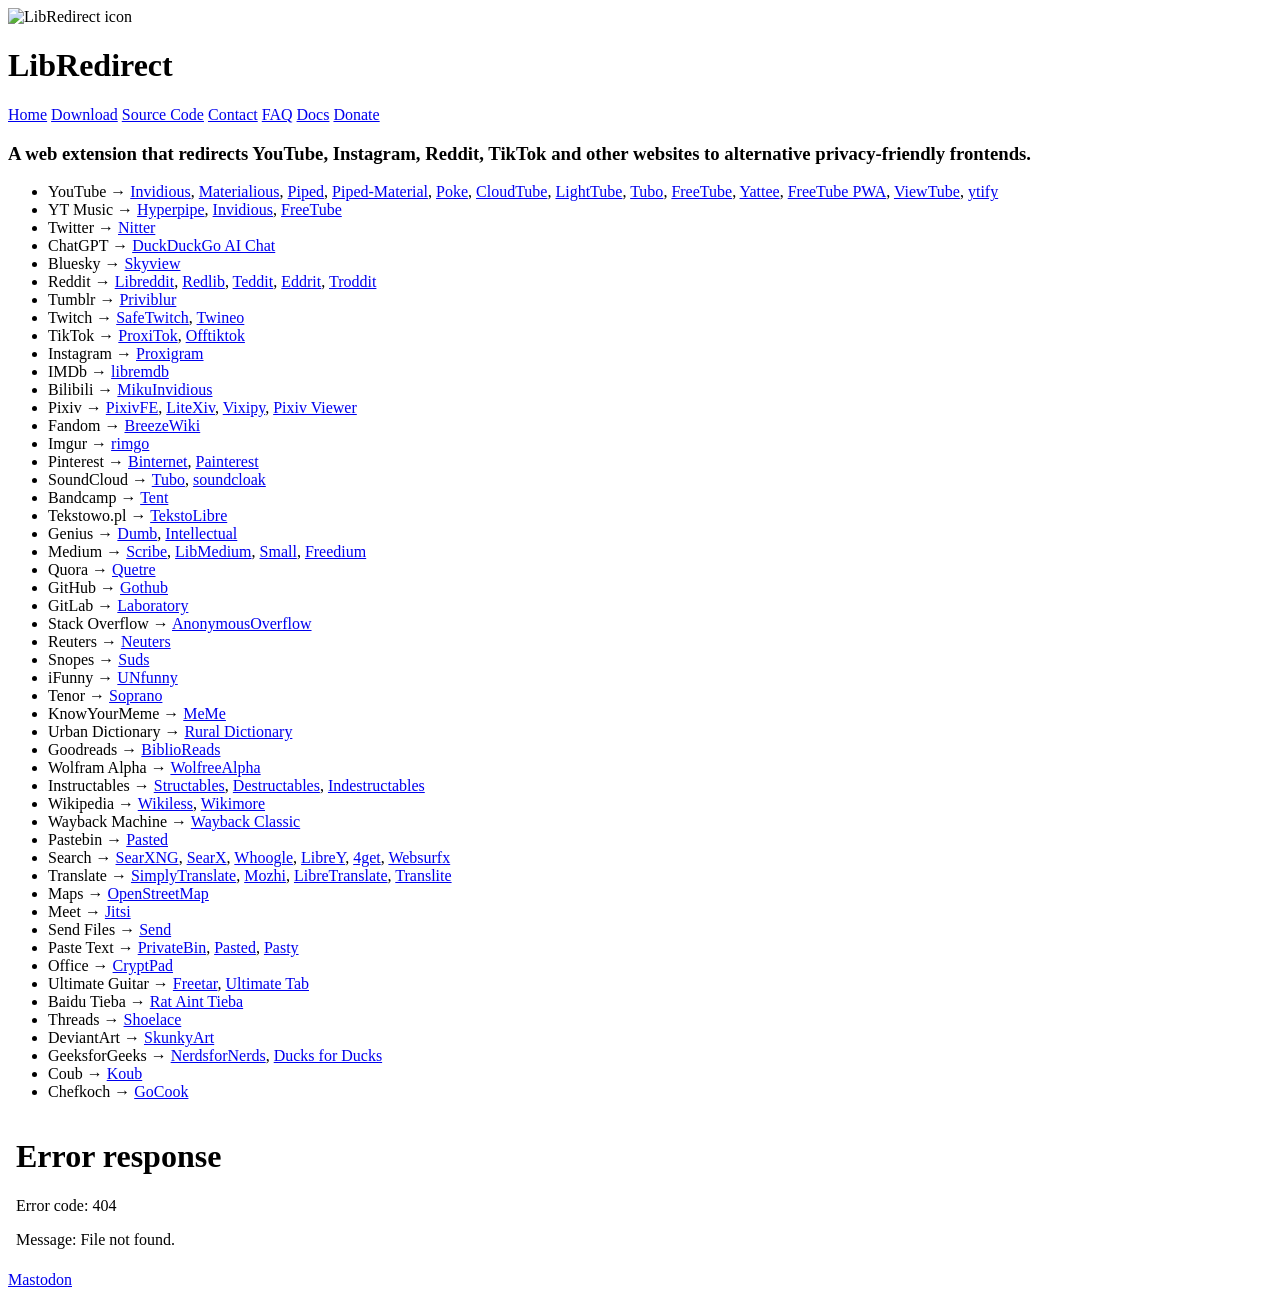
==== index.html @ 5887106b "Merge pull request 'Update frontend list' (#23) from haydenwu/pages:master into master Reviewed-on: " ====
<!DOCTYPE html>
<html lang="en">

<head>
  <meta charset="UTF-8">
  <meta name="viewport" content="width=device-width, initial-scale=1.0">
  <meta name="robots" content="index, follow">
  <link rel="stylesheet" href="css/style.css">
  <link rel="icon" type="image/x-icon" href="img/icon.svg">
  <link rel="canonical" href="https://libredirect.github.io">
  <meta property="og:type" content="website">
  <meta property="og:title" content="LibRedirect - Privacy-friendly Redirector">
  <meta property="og:site_name" content="libredirect.github.io">
  <meta property="og:description"
    content="A web extension that redirects YouTube, Twitter, Instagram, etc. requests to alternative privacy-friendly frontends">
  <title>LibRedirect</title>
  <meta name="referrer" content="same-origin">
  <meta http-equiv="Content-Security-Policy"
    content=" default-src 'none' base-uri 'self' script-src 'none' form-action 'none' frame-ancestors 'none' ">
</head>

<body>
  <div id="body">
    <div id="logo"> <img src="img/icon.svg" width="160" height="160" alt="LibRedirect icon">
      <h1>LibRedirect</h1>
    </div>
    <div class="nav_bar">
      <a href="./index.html" style="font-weight: bold;">Home</a>
      <a href="./download.html">Download</a>
      <a href="./source_code.html">Source Code</a>
      <a href="./contact.html">Contact</a>
      <a href="./faq.html">FAQ</a>
      <a href="./docs.html">Docs</a>
      <a href="./donate.html">Donate</a>
    </div>
    <h3 class="title">A web extension that redirects YouTube, Instagram, Reddit, TikTok and other websites to
      alternative
      privacy-friendly frontends.</h3>
    <div id="description">
      <div>
        <ul class="clear">
          <li>
            YouTube <span>&#8594;</span>
            <a href="https://invidious.io/">Invidious</a>,
            <a href="https://materialio.us/">Materialious</a>,
            <a href="https://github.com/TeamPiped/Piped">Piped</a>,
            <a href="https://github.com/mmjee/Piped-Material">Piped-Material</a>,
            <a href="https://codeberg.org/ashley/poke">Poke</a>,
            <a href="https://sr.ht/~cadence/tube">CloudTube</a>,
            <a href="https://github.com/lighttube-org/LightTube">LightTube</a>,
            <a href="https://github.com/migalmoreno/tubo">Tubo</a>,
            <a href="https://github.com/FreeTubeApp/FreeTube">FreeTube</a>,
            <a href="https://github.com/yattee/yattee">Yattee</a>,
            <a href="https://github.com/MarmadileManteater/FreeTubeCordova">FreeTube PWA</a>,
            <a href="https://github.com/ViewTube/viewtube">ViewTube</a>,
            <a href="https://github.com/n-ce/ytify/">ytify</a>
          </li>
          <li>
            YT Music <span>&#8594;</span>
            <a href="https://codeberg.org/Hyperpipe/Hyperpipe">Hyperpipe</a>,
            <a href="https://invidious.io/">Invidious</a>,
            <a href="https://github.com/FreeTubeApp/FreeTube">FreeTube</a>
          </li>
          <li>
            Twitter <span>&#8594;</span>
            <a href="https://github.com/zedeus/nitter">Nitter</a>
          </li>
          <li>
            ChatGPT <span>&#8594;</span>
            <a href="https://duckduckgo.com/duckduckgo-help-pages/aichat/">DuckDuckGo AI Chat</a>
          </li>
          <li>
            Bluesky <span>&#8594;</span>
            <a href="https://github.com/badlogic/skyview">Skyview</a>
          </li>
          <li>
            Reddit <span>&#8594;</span>
            <a href="https://github.com/spikecodes/libreddit">Libreddit</a>,
            <a href="https://github.com/redlib-org/redlib">Redlib</a>,
            <a href="https://codeberg.org/teddit/teddit">Teddit</a>,
            <a href="https://github.com/corenting/eddrit">Eddrit</a>,
            <a href="https://github.com/burhan-syed/troddit">Troddit</a>
          </li>
          <li>
            Tumblr <span>&#8594;</span>
            <a href="https://github.com/syeopite/priviblur">Priviblur</a>
          </li>
          <li>
            Twitch <span>&#8594;</span>
            <a href="https://codeberg.org/dragongoose/safetwitch">SafeTwitch</a>,
            <a href="https://codeberg.org/CloudyyUw/twineo">Twineo</a>
          </li>
          <li>
            TikTok <span>&#8594;</span>
            <a href="https://github.com/pablouser1/ProxiTok">ProxiTok</a>,
            <a href="https://github.com/MarsHeer/offtiktok">Offtiktok</a>
          </li>
          <li>
            Instagram <span>&#8594;</span>
            <a href="https://codeberg.org/ThePenguinDev/Proxigram">Proxigram</a>
          </li>
          <li>
            IMDb <span>&#8594;</span>
            <a href="https://github.com/zyachel/libremdb">libremdb</a>
          </li>
          <li>
            Bilibili <span>&#8594;</span>
            <a href="https://0xacab.org/johnxina/mikuinvidious">MikuInvidious</a>
          </li>
          <li>
            Pixiv <span>&#8594;</span>
            <a href="https://codeberg.org/VnPower/pixivfe">PixivFE</a>,
            <a href="https://codeberg.org/LiteXiv/LiteXiv">LiteXiv</a>,
            <a href="https://codeberg.org/vixipy/Vixipy">Vixipy</a>,
            <a href="https://github.com/asadahimeka/pixiv-viewer">Pixiv Viewer</a>
          </li>
          <li>
            Fandom <span>&#8594;</span>
            <a href="https://breezewiki.com">BreezeWiki</a>
          </li>
          <li>
            Imgur <span>&#8594;</span>
            <a href="https://codeberg.org/video-prize-ranch/rimgo">rimgo</a>
          </li>
          <li>
            Pinterest <span>&#8594;</span>
            <a href="https://github.com/Ahwxorg/Binternet">Binternet</a>,
            <a href="https://codeberg.org/thirtysix/painterest">Painterest</a>
          </li>
          <li>
            SoundCloud <span>&#8594;</span>
            <a href="https://github.com/migalmoreno/tubo">Tubo</a>,
            <a href="https://git.maid.zone/stuff/soundcloak">soundcloak</a>
          </li>
          <li>
            Bandcamp <span>&#8594;</span>
            <a href="https://forgejo.sny.sh/sun/Tent">Tent</a>
          </li>
          <li>
            Tekstowo.pl <span>&#8594;</span>
            <a href="https://github.com/Davilarek/TekstoLibre">TekstoLibre</a>
          </li>
          <li>
            Genius <span>&#8594;</span>
            <a href="https://github.com/rramiachraf/dumb">Dumb</a>,
            <a href="https://github.com/Insprill/intellectual">Intellectual</a>
          </li>
          <li>
            Medium <span>&#8594;</span>
            <a href="https://sr.ht/~edwardloveall/Scribe">Scribe</a>,
            <a href="https://github.com/realaravinth/libmedium">LibMedium</a>,
            <a href="https://git.private.coffee/PrivateCoffee/small">Small</a>,
            <a href="https://codeberg.org/Freedium-cfd">Freedium</a>
          </li>
          <li>
            Quora <span>&#8594;</span>
            <a href="https://github.com/zyachel/quetre">Quetre</a>
          </li>
          <li>
            GitHub <span>&#8594;</span>
            <a href="https://codeberg.org/gothub/gothub">Gothub</a>
          </li>
          <li>
            GitLab <span>&#8594;</span>
            <a href="https://git.vitali64.duckdns.org/utils/laboratory.git/about/">Laboratory</a>
          </li>
          <li>
            Stack Overflow <span>&#8594;</span>
            <a href="https://github.com/httpjamesm/AnonymousOverflow">AnonymousOverflow</a>
          </li>
          <li>
            Reuters <span>&#8594;</span>
            <a href="https://github.com/HookedBehemoth/neuters">Neuters</a>
          </li>
          <li>
            Snopes <span>&#8594;</span>
            <a href="https://git.vern.cc/cobra/Suds">Suds</a>
          </li>
          <li>
            iFunny <span>&#8594;</span>
            <a href="https://git.vern.cc/cobra/UNfunny">UNfunny</a>
          </li>
          <li>
            Tenor <span>&#8594;</span>
            <a href="https://git.vern.cc/cobra/Soprano">Soprano</a>
          </li>
          <li>
            KnowYourMeme <span>&#8594;</span>
            <a href="https://git.vern.cc/cobra/MeMe">MeMe</a>
          </li>
          <li>
            Urban Dictionary <span>&#8594;</span>
            <a href="https://codeberg.org/cobra/rural-dict">Rural Dictionary</a>
          </li>
          <li>
            Goodreads <span>&#8594;</span>
            <a href="https://github.com/nesaku/BiblioReads">BiblioReads</a>
          </li>
          <li>
            Wolfram Alpha <span>&#8594;</span>
            <a href="https://git.disroot.org/wolfree">WolfreeAlpha</a>
          </li>
          <li>
            Instructables <span>&#8594;</span>
            <a href="https://github.com/PrivateCoffee/structables">Structables</a>,
            <a href="https://git.vern.cc/cobra/Destructables">Destructables</a>,
            <a href="https://indestructables.codeberg.page">Indestructables</a>
          </li>
          <li>
            Wikipedia <span>&#8594;</span>
            <a href="https://wikiless.org">Wikiless</a>,
            <a href="https://git.private.coffee/privatecoffee/wikimore">Wikimore</a>
          </li>
          <li>
            Wayback Machine <span>&#8594;</span>
            <a href="https://github.com/ticky/wayback-classic">Wayback Classic</a>
          </li>
          <li>
            Pastebin <span>&#8594;</span>
            <a href="https://github.com/Dragynfruit/pasted">Pasted</a>
          </li>
          <li>
            Search <span>&#8594;</span>
            <a href="https://github.com/searxng/searxng">SearXNG</a>,
            <a href="https://searx.github.io/searx/">SearX</a>,
            <a href="https://benbusby.com/projects/whoogle-search/">Whoogle</a>,
            <a href="https://github.com/Ahwxorg/librey/">LibreY</a>,
            <a href="https://git.lolcat.ca/lolcat/4get">4get</a>,
            <a href="https://github.com/neon-mmd/websurfx">Websurfx</a>
          </li>
          <li>
            Translate <span>&#8594;</span>
            <a href="https://codeberg.org/ManeraKai/simplytranslate">SimplyTranslate</a>,
            <a href="https://codeberg.org/aryak/mozhi">Mozhi</a>,
            <a href="https://github.com/LibreTranslate/LibreTranslate">LibreTranslate</a>,
            <a href="https://codeberg.org/gospodin/translite">Translite</a>
          </li>
          <li>
            Maps <span>&#8594;</span>
            <a href="https://www.openstreetmap.org/">OpenStreetMap</a>
          </li>
          <li>
            Meet <span>&#8594;</span>
            <a href="https://jitsi.org">Jitsi</a>
          </li>
          <li>
            Send Files <span>&#8594;</span>
            <a href="https://gitlab.com/timvisee/send">Send</a>
          </li>
          <li>
            Paste Text <span>&#8594;</span>
            <a href="https://privatebin.info">PrivateBin</a>,
            <a href="https://github.com/Dragynfruit/pasted">Pasted</a>,
            <a href="https://github.com/lus/pasty">Pasty</a>
          </li>
          <li>
            Office <span>&#8594;</span>
            <a href="https://cryptpad.org">CryptPad</a>
          </li>
          <li>
            Ultimate Guitar <span>&#8594;</span>
            <a href="https://github.com/kmille/freetar">Freetar</a>,
            <a href="https://github.com/BenoitBellegarde/UltimateTab">Ultimate Tab</a>
          </li>
          <li>
            Baidu Tieba <span>&#8594;</span>
            <a href="https://0xacab.org/johnxina/rat">Rat Aint Tieba</a>
          </li>
          <li>
            Threads <span>&#8594;</span>
            <a href="https://git.sr.ht/~nixgoat/shoelace">Shoelace</a>
          </li>
          <li>
            DeviantArt <span>&#8594;</span>
            <a href="https://codeberg.org/skunky/skunkyart">SkunkyArt</a>
          </li>
          <li>
            GeeksforGeeks <span>&#8594;</span>
            <a href="https://git.vern.cc/cobra/NerdsforNerds">NerdsforNerds</a>,
            <a href="https://git.private.coffee/PrivateCoffee/ducksforducks">Ducks for Ducks</a>
          </li>
          <li>
            Coub <span>&#8594;</span>
            <a href="https://codeberg.org/gospodin/koub">Koub</a>
          </li>
          <li>
            Chefkoch <span>&#8594;</span>
            <a href="https://github.com/NoUmlautsAllowed/gocook">GoCook</a>
          </li>
        </ul>
      </div>
      <div id="popup">
        <embed type="text/html" src="./popup.html">
      </div>
    </div>

    <a class="fedi" rel="me" href="https://fosstodon.org/@libredirect">Mastodon</a>
    <br><br>
  </div>
</body>

</html>
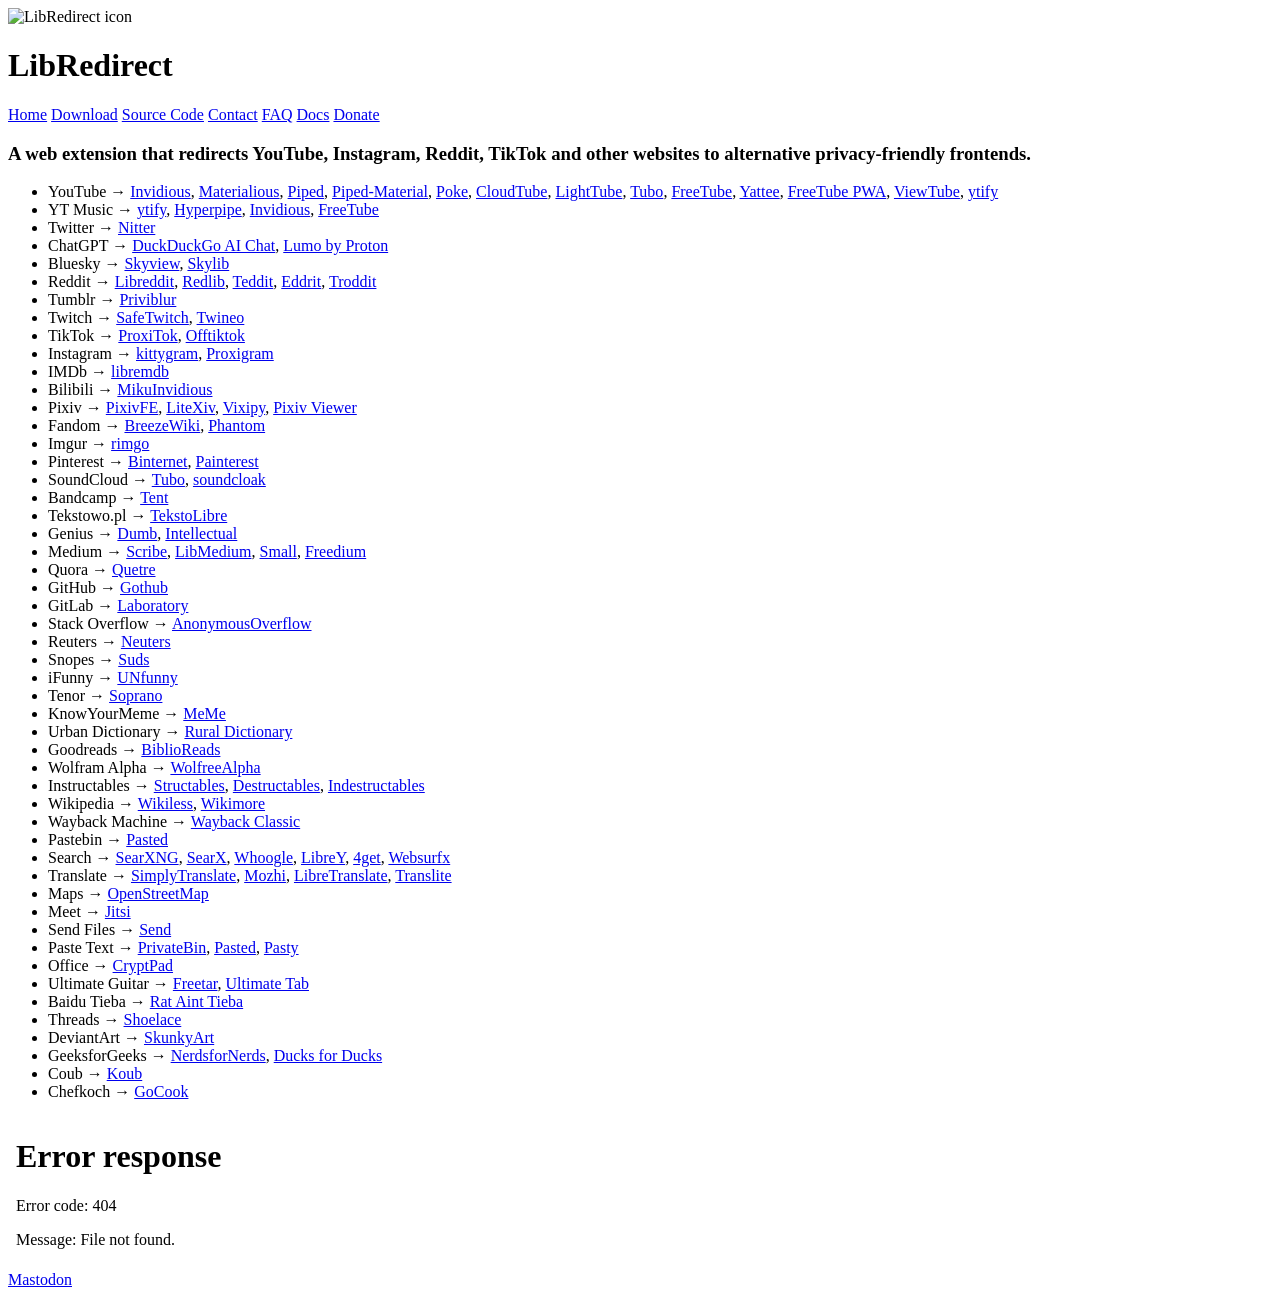
==== commit bbde4638: "Corrected the Wikiless default URL (repo) Corrected the Wikiless default URL (repo). The repo in htt" ====
--- a/index.html
+++ b/index.html
@@ -57,6 +57,7 @@
           </li>
           <li>
             YT Music <span>&#8594;</span>
+            <a href="https://github.com/n-ce/ytify/">ytify</a>,
             <a href="https://codeberg.org/Hyperpipe/Hyperpipe">Hyperpipe</a>,
             <a href="https://invidious.io/">Invidious</a>,
             <a href="https://github.com/FreeTubeApp/FreeTube">FreeTube</a>
@@ -67,11 +68,13 @@
           </li>
           <li>
             ChatGPT <span>&#8594;</span>
-            <a href="https://duckduckgo.com/duckduckgo-help-pages/aichat/">DuckDuckGo AI Chat</a>
+            <a href="https://duckduckgo.com/duckduckgo-help-pages/aichat/">DuckDuckGo AI Chat</a>,
+            <a href="https://lumo.proton.me/">Lumo by Proton</a>
           </li>
           <li>
             Bluesky <span>&#8594;</span>
-            <a href="https://github.com/badlogic/skyview">Skyview</a>
+            <a href="https://github.com/badlogic/skyview">Skyview</a>,
+            <a href="https://codeberg.org/bg443/skylib-backend">Skylib</a>
           </li>
           <li>
             Reddit <span>&#8594;</span>
@@ -97,6 +100,7 @@
           </li>
           <li>
             Instagram <span>&#8594;</span>
+            <a href="https://codeberg.org/irelephant/kittygram">kittygram</a>,
             <a href="https://codeberg.org/ThePenguinDev/Proxigram">Proxigram</a>
           </li>
           <li>
@@ -116,7 +120,8 @@
           </li>
           <li>
             Fandom <span>&#8594;</span>
-            <a href="https://breezewiki.com">BreezeWiki</a>
+            <a href="https://breezewiki.com">BreezeWiki</a>,
+            <a href="https://codeberg.org/phantom-org/phantom">Phantom</a>
           </li>
           <li>
             Imgur <span>&#8594;</span>
@@ -208,7 +213,7 @@
           </li>
           <li>
             Wikipedia <span>&#8594;</span>
-            <a href="https://wikiless.org">Wikiless</a>,
+            <a href="https://github.com/V4NT-ORG/Wikiless-Reborn/">Wikiless</a>,
             <a href="https://git.private.coffee/privatecoffee/wikimore">Wikimore</a>
           </li>
           <li>
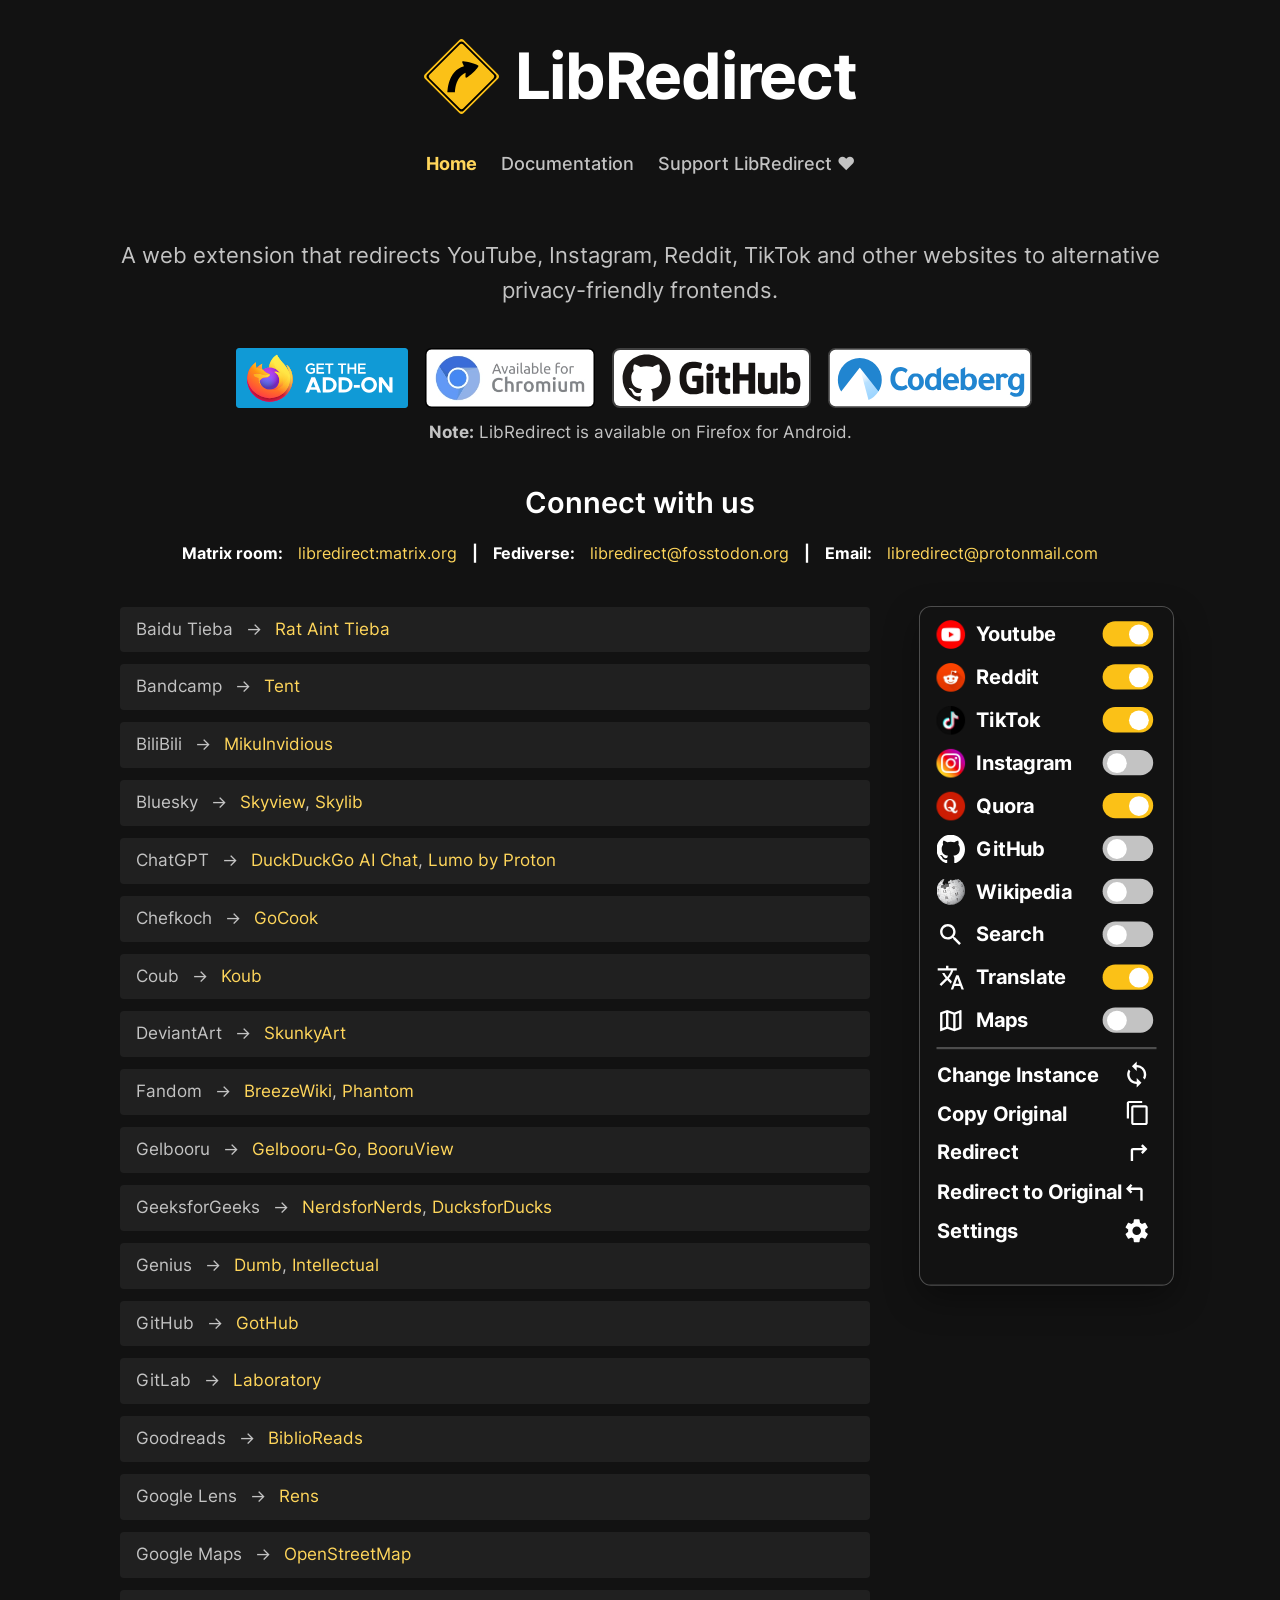
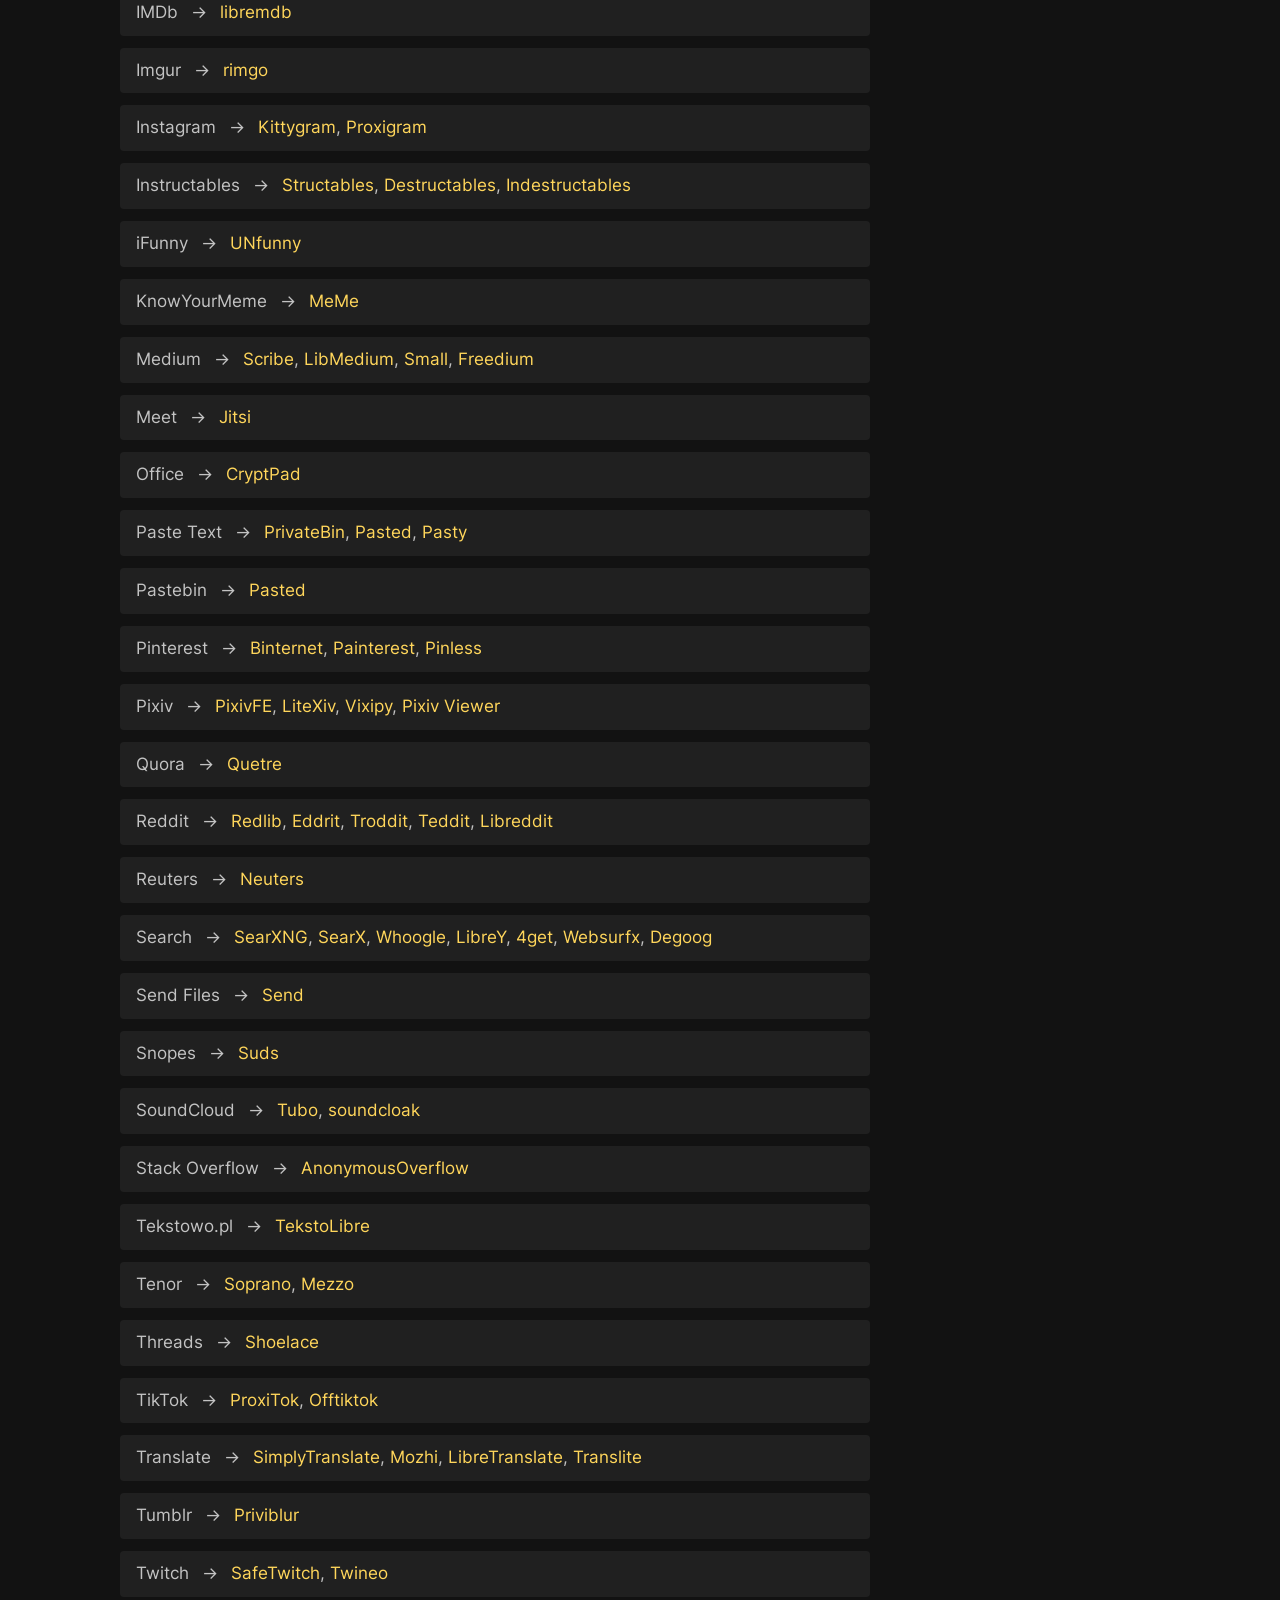
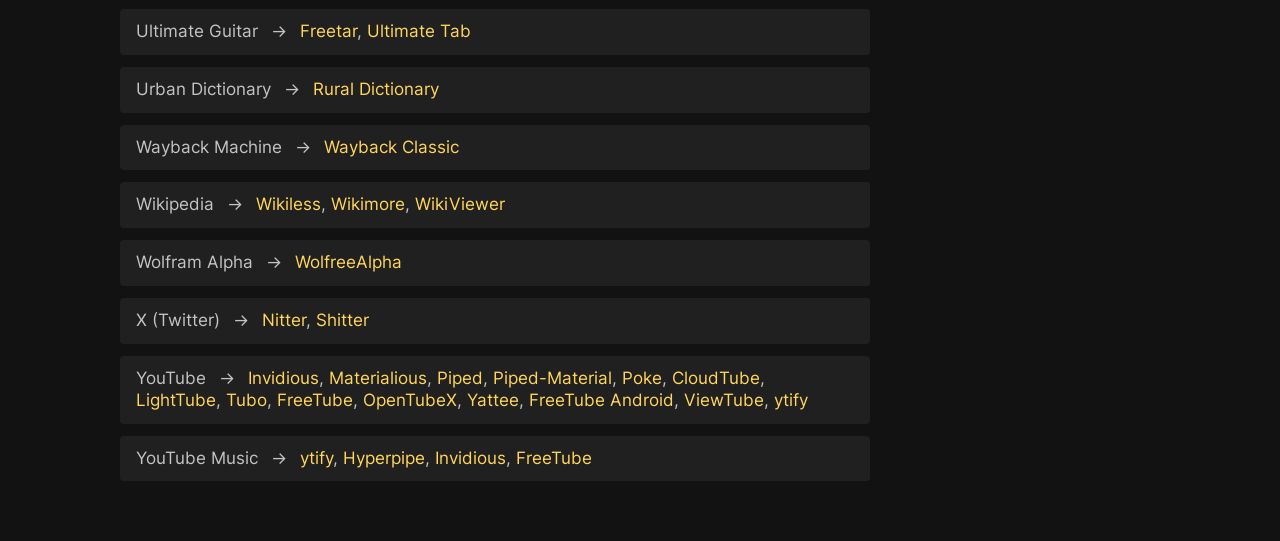
==== commit a825923d: "Update website (#36) Tried to sync website and optimize some parts.  Signed-off-by: koru <koru@cock." ====
--- a/index.html
+++ b/index.html
@@ -1,307 +1,179 @@
 <!DOCTYPE html>
 <html lang="en">
-
-<head>
-  <meta charset="UTF-8">
-  <meta name="viewport" content="width=device-width, initial-scale=1.0">
-  <meta name="robots" content="index, follow">
-  <link rel="stylesheet" href="css/style.css">
-  <link rel="icon" type="image/x-icon" href="img/icon.svg">
-  <link rel="canonical" href="https://libredirect.github.io">
-  <meta property="og:type" content="website">
-  <meta property="og:title" content="LibRedirect - Privacy-friendly Redirector">
-  <meta property="og:site_name" content="libredirect.github.io">
-  <meta property="og:description"
-    content="A web extension that redirects YouTube, Twitter, Instagram, etc. requests to alternative privacy-friendly frontends">
-  <title>LibRedirect</title>
-  <meta name="referrer" content="same-origin">
-  <meta http-equiv="Content-Security-Policy"
-    content=" default-src 'none' base-uri 'self' script-src 'none' form-action 'none' frame-ancestors 'none' ">
-</head>
-
-<body>
-  <div id="body">
-    <div id="logo"> <img src="img/icon.svg" width="160" height="160" alt="LibRedirect icon">
-      <h1>LibRedirect</h1>
-    </div>
-    <div class="nav_bar">
-      <a href="./index.html" style="font-weight: bold;">Home</a>
-      <a href="./download.html">Download</a>
-      <a href="./source_code.html">Source Code</a>
-      <a href="./contact.html">Contact</a>
-      <a href="./faq.html">FAQ</a>
-      <a href="./docs.html">Docs</a>
-      <a href="./donate.html">Donate</a>
-    </div>
-    <h3 class="title">A web extension that redirects YouTube, Instagram, Reddit, TikTok and other websites to
-      alternative
-      privacy-friendly frontends.</h3>
-    <div id="description">
-      <div>
-        <ul class="clear">
-          <li>
-            YouTube <span>&#8594;</span>
-            <a href="https://invidious.io/">Invidious</a>,
-            <a href="https://materialio.us/">Materialious</a>,
-            <a href="https://github.com/TeamPiped/Piped">Piped</a>,
-            <a href="https://github.com/mmjee/Piped-Material">Piped-Material</a>,
-            <a href="https://codeberg.org/ashley/poke">Poke</a>,
-            <a href="https://sr.ht/~cadence/tube">CloudTube</a>,
-            <a href="https://github.com/lighttube-org/LightTube">LightTube</a>,
-            <a href="https://github.com/migalmoreno/tubo">Tubo</a>,
-            <a href="https://github.com/FreeTubeApp/FreeTube">FreeTube</a>,
-            <a href="https://github.com/yattee/yattee">Yattee</a>,
-            <a href="https://github.com/MarmadileManteater/FreeTubeCordova">FreeTube PWA</a>,
-            <a href="https://github.com/ViewTube/viewtube">ViewTube</a>,
-            <a href="https://github.com/n-ce/ytify/">ytify</a>
-          </li>
-          <li>
-            YT Music <span>&#8594;</span>
-            <a href="https://github.com/n-ce/ytify/">ytify</a>,
-            <a href="https://codeberg.org/Hyperpipe/Hyperpipe">Hyperpipe</a>,
-            <a href="https://invidious.io/">Invidious</a>,
-            <a href="https://github.com/FreeTubeApp/FreeTube">FreeTube</a>
-          </li>
-          <li>
-            Twitter <span>&#8594;</span>
-            <a href="https://github.com/zedeus/nitter">Nitter</a>
-          </li>
-          <li>
-            ChatGPT <span>&#8594;</span>
-            <a href="https://duckduckgo.com/duckduckgo-help-pages/aichat/">DuckDuckGo AI Chat</a>,
-            <a href="https://lumo.proton.me/">Lumo by Proton</a>
-          </li>
-          <li>
-            Bluesky <span>&#8594;</span>
-            <a href="https://github.com/badlogic/skyview">Skyview</a>,
-            <a href="https://codeberg.org/bg443/skylib-backend">Skylib</a>
-          </li>
-          <li>
-            Reddit <span>&#8594;</span>
-            <a href="https://github.com/spikecodes/libreddit">Libreddit</a>,
-            <a href="https://github.com/redlib-org/redlib">Redlib</a>,
-            <a href="https://codeberg.org/teddit/teddit">Teddit</a>,
-            <a href="https://github.com/corenting/eddrit">Eddrit</a>,
-            <a href="https://github.com/burhan-syed/troddit">Troddit</a>
-          </li>
-          <li>
-            Tumblr <span>&#8594;</span>
-            <a href="https://github.com/syeopite/priviblur">Priviblur</a>
-          </li>
-          <li>
-            Twitch <span>&#8594;</span>
-            <a href="https://codeberg.org/dragongoose/safetwitch">SafeTwitch</a>,
-            <a href="https://codeberg.org/CloudyyUw/twineo">Twineo</a>
-          </li>
-          <li>
-            TikTok <span>&#8594;</span>
-            <a href="https://github.com/pablouser1/ProxiTok">ProxiTok</a>,
-            <a href="https://github.com/MarsHeer/offtiktok">Offtiktok</a>
-          </li>
-          <li>
-            Instagram <span>&#8594;</span>
-            <a href="https://codeberg.org/irelephant/kittygram">kittygram</a>,
-            <a href="https://codeberg.org/ThePenguinDev/Proxigram">Proxigram</a>
-          </li>
-          <li>
-            IMDb <span>&#8594;</span>
-            <a href="https://github.com/zyachel/libremdb">libremdb</a>
-          </li>
-          <li>
-            Bilibili <span>&#8594;</span>
-            <a href="https://0xacab.org/johnxina/mikuinvidious">MikuInvidious</a>
-          </li>
-          <li>
-            Pixiv <span>&#8594;</span>
-            <a href="https://codeberg.org/VnPower/pixivfe">PixivFE</a>,
-            <a href="https://codeberg.org/LiteXiv/LiteXiv">LiteXiv</a>,
-            <a href="https://codeberg.org/vixipy/Vixipy">Vixipy</a>,
-            <a href="https://github.com/asadahimeka/pixiv-viewer">Pixiv Viewer</a>
-          </li>
-          <li>
-            Fandom <span>&#8594;</span>
-            <a href="https://breezewiki.com">BreezeWiki</a>,
-            <a href="https://codeberg.org/phantom-org/phantom">Phantom</a>
-          </li>
-          <li>
-            Imgur <span>&#8594;</span>
-            <a href="https://codeberg.org/video-prize-ranch/rimgo">rimgo</a>
-          </li>
-          <li>
-            Pinterest <span>&#8594;</span>
-            <a href="https://github.com/Ahwxorg/Binternet">Binternet</a>,
-            <a href="https://codeberg.org/thirtysix/painterest">Painterest</a>
-          </li>
-          <li>
-            SoundCloud <span>&#8594;</span>
-            <a href="https://github.com/migalmoreno/tubo">Tubo</a>,
-            <a href="https://git.maid.zone/stuff/soundcloak">soundcloak</a>
-          </li>
-          <li>
-            Bandcamp <span>&#8594;</span>
-            <a href="https://forgejo.sny.sh/sun/Tent">Tent</a>
-          </li>
-          <li>
-            Tekstowo.pl <span>&#8594;</span>
-            <a href="https://github.com/Davilarek/TekstoLibre">TekstoLibre</a>
-          </li>
-          <li>
-            Genius <span>&#8594;</span>
-            <a href="https://github.com/rramiachraf/dumb">Dumb</a>,
-            <a href="https://github.com/Insprill/intellectual">Intellectual</a>
-          </li>
-          <li>
-            Medium <span>&#8594;</span>
-            <a href="https://sr.ht/~edwardloveall/Scribe">Scribe</a>,
-            <a href="https://github.com/realaravinth/libmedium">LibMedium</a>,
-            <a href="https://git.private.coffee/PrivateCoffee/small">Small</a>,
-            <a href="https://codeberg.org/Freedium-cfd">Freedium</a>
-          </li>
-          <li>
-            Quora <span>&#8594;</span>
-            <a href="https://github.com/zyachel/quetre">Quetre</a>
-          </li>
-          <li>
-            GitHub <span>&#8594;</span>
-            <a href="https://codeberg.org/gothub/gothub">Gothub</a>
-          </li>
-          <li>
-            GitLab <span>&#8594;</span>
-            <a href="https://git.vitali64.duckdns.org/utils/laboratory.git/about/">Laboratory</a>
-          </li>
-          <li>
-            Stack Overflow <span>&#8594;</span>
-            <a href="https://github.com/httpjamesm/AnonymousOverflow">AnonymousOverflow</a>
-          </li>
-          <li>
-            Reuters <span>&#8594;</span>
-            <a href="https://github.com/HookedBehemoth/neuters">Neuters</a>
-          </li>
-          <li>
-            Snopes <span>&#8594;</span>
-            <a href="https://git.vern.cc/cobra/Suds">Suds</a>
-          </li>
-          <li>
-            iFunny <span>&#8594;</span>
-            <a href="https://git.vern.cc/cobra/UNfunny">UNfunny</a>
-          </li>
-          <li>
-            Tenor <span>&#8594;</span>
-            <a href="https://git.vern.cc/cobra/Soprano">Soprano</a>
-          </li>
-          <li>
-            KnowYourMeme <span>&#8594;</span>
-            <a href="https://git.vern.cc/cobra/MeMe">MeMe</a>
-          </li>
-          <li>
-            Urban Dictionary <span>&#8594;</span>
-            <a href="https://codeberg.org/cobra/rural-dict">Rural Dictionary</a>
-          </li>
-          <li>
-            Goodreads <span>&#8594;</span>
-            <a href="https://github.com/nesaku/BiblioReads">BiblioReads</a>
-          </li>
-          <li>
-            Wolfram Alpha <span>&#8594;</span>
-            <a href="https://git.disroot.org/wolfree">WolfreeAlpha</a>
-          </li>
-          <li>
-            Instructables <span>&#8594;</span>
-            <a href="https://github.com/PrivateCoffee/structables">Structables</a>,
-            <a href="https://git.vern.cc/cobra/Destructables">Destructables</a>,
-            <a href="https://indestructables.codeberg.page">Indestructables</a>
-          </li>
-          <li>
-            Wikipedia <span>&#8594;</span>
-            <a href="https://github.com/V4NT-ORG/Wikiless-Reborn/">Wikiless</a>,
-            <a href="https://git.private.coffee/privatecoffee/wikimore">Wikimore</a>
-          </li>
-          <li>
-            Wayback Machine <span>&#8594;</span>
-            <a href="https://github.com/ticky/wayback-classic">Wayback Classic</a>
-          </li>
-          <li>
-            Pastebin <span>&#8594;</span>
-            <a href="https://github.com/Dragynfruit/pasted">Pasted</a>
-          </li>
-          <li>
-            Search <span>&#8594;</span>
-            <a href="https://github.com/searxng/searxng">SearXNG</a>,
-            <a href="https://searx.github.io/searx/">SearX</a>,
-            <a href="https://benbusby.com/projects/whoogle-search/">Whoogle</a>,
-            <a href="https://github.com/Ahwxorg/librey/">LibreY</a>,
-            <a href="https://git.lolcat.ca/lolcat/4get">4get</a>,
-            <a href="https://github.com/neon-mmd/websurfx">Websurfx</a>
-          </li>
-          <li>
-            Translate <span>&#8594;</span>
-            <a href="https://codeberg.org/ManeraKai/simplytranslate">SimplyTranslate</a>,
-            <a href="https://codeberg.org/aryak/mozhi">Mozhi</a>,
-            <a href="https://github.com/LibreTranslate/LibreTranslate">LibreTranslate</a>,
-            <a href="https://codeberg.org/gospodin/translite">Translite</a>
-          </li>
-          <li>
-            Maps <span>&#8594;</span>
-            <a href="https://www.openstreetmap.org/">OpenStreetMap</a>
-          </li>
-          <li>
-            Meet <span>&#8594;</span>
-            <a href="https://jitsi.org">Jitsi</a>
-          </li>
-          <li>
-            Send Files <span>&#8594;</span>
-            <a href="https://gitlab.com/timvisee/send">Send</a>
-          </li>
-          <li>
-            Paste Text <span>&#8594;</span>
-            <a href="https://privatebin.info">PrivateBin</a>,
-            <a href="https://github.com/Dragynfruit/pasted">Pasted</a>,
-            <a href="https://github.com/lus/pasty">Pasty</a>
-          </li>
-          <li>
-            Office <span>&#8594;</span>
-            <a href="https://cryptpad.org">CryptPad</a>
-          </li>
-          <li>
-            Ultimate Guitar <span>&#8594;</span>
-            <a href="https://github.com/kmille/freetar">Freetar</a>,
-            <a href="https://github.com/BenoitBellegarde/UltimateTab">Ultimate Tab</a>
-          </li>
-          <li>
-            Baidu Tieba <span>&#8594;</span>
-            <a href="https://0xacab.org/johnxina/rat">Rat Aint Tieba</a>
-          </li>
-          <li>
-            Threads <span>&#8594;</span>
-            <a href="https://git.sr.ht/~nixgoat/shoelace">Shoelace</a>
-          </li>
-          <li>
-            DeviantArt <span>&#8594;</span>
-            <a href="https://codeberg.org/skunky/skunkyart">SkunkyArt</a>
-          </li>
-          <li>
-            GeeksforGeeks <span>&#8594;</span>
-            <a href="https://git.vern.cc/cobra/NerdsforNerds">NerdsforNerds</a>,
-            <a href="https://git.private.coffee/PrivateCoffee/ducksforducks">Ducks for Ducks</a>
-          </li>
-          <li>
-            Coub <span>&#8594;</span>
-            <a href="https://codeberg.org/gospodin/koub">Koub</a>
-          </li>
-          <li>
-            Chefkoch <span>&#8594;</span>
-            <a href="https://github.com/NoUmlautsAllowed/gocook">GoCook</a>
-          </li>
-        </ul>
-      </div>
-      <div id="popup">
-        <embed type="text/html" src="./popup.html">
-      </div>
-    </div>
-
-    <a class="fedi" rel="me" href="https://fosstodon.org/@libredirect">Mastodon</a>
-    <br><br>
-  </div>
-</body>
-
-</html>+	<head>
+		<meta charset="UTF-8">
+		<meta name="viewport" content="width=device-width, initial-scale=1.0">
+		<meta name="robots" content="index, follow">
+		<link rel="stylesheet" href="style.css">
+		<link rel="icon" type="image/x-icon" href="favicon.ico">
+		<link rel="canonical" href="https://libredirect.manerakai.com">
+		<meta property="og:type" content="website">
+		<meta property="og:title" content="LibRedirect - Privacy-friendly Redirector">
+		<meta property="og:site_name" content="libredirect.manerakai.com">
+		<meta property="og:description" content="A web extension that redirects YouTube, Twitter, Instagram, etc. requests to alternative privacy-friendly frontends">
+		<title>LibRedirect</title>
+		<meta name="referrer" content="same-origin">
+		<meta http-equiv="Content-Security-Policy" content="default-src 'none'; base-uri 'self'; form-action 'self'; script-src 'none'; style-src 'self' 'unsafe-inline'; img-src 'self'; font-src 'self'; frame-src 'self'; media-src 'self';">
+	</head>
+	<body>
+		<div id="body" class="center-content">
+			<div id="logo">
+				<a href="./index.html">
+					<img src="assets/images/libredirect.svg" width="160" height="160" alt="LibRedirect icon">
+					<h1>LibRedirect</h1>
+				</a>
+			</div>
+			<div class="nav_bar">
+				<a href="./index.html" style="font-weight: bold;">Home</a>
+				<a href="./docs.html">Documentation</a>
+				<a href="./donate.html">Support LibRedirect ❤️</a>
+			</div>
+			<h3 class="title">A web extension that redirects YouTube, Instagram, Reddit, TikTok and other websites to alternative privacy-friendly frontends.</h3>
+			<div>
+				<a class="badge" href="https://addons.mozilla.org/firefox/addon/libredirect">
+					<img src="./assets/images/badge-firefox.svg" alt="Firefox Add-Ons">
+				</a>
+				<a class="badge" href="#chromium-install">
+					<img src="./assets/images/badge-chromium.webp" alt="Chromium">
+				</a>
+				<a class="badge" href="https://github.com/libredirect">
+					<img src="./assets/images/github.svg" alt="GitHub">
+				</a>
+				<a class="badge" href="https://codeberg.org/LibRedirect">
+					<img src="./assets/images/codeberg.svg" alt="Codeberg">
+				</a>
+				<p><strong>Note:</strong>
+				LibRedirect is available on Firefox for Android.</p>
+			</div>
+			<h2>Connect with us</h2>
+			<div style="display: flex; flex-wrap: wrap; justify-content: center; align-items: center; gap: 5px 15px;">
+				<strong>Matrix room:</strong>
+				<a href="https://matrix.to/#/#libredirect:matrix.org">libredirect:matrix.org</a>
+				<strong>|</strong>
+				<strong>Fediverse:</strong>
+				<a href="https://fosstodon.org/@libredirect">libredirect@fosstodon.org</a>
+				<strong>|</strong>
+				<strong>Email:</strong>
+				<a href="mailto:libredirect@protonmail.com">libredirect@protonmail.com</a>
+			</div>
+			<div id="description">
+				<div class="left-content">
+					<!-- To sync service list see 'index.sh' script. TODO: make CI or update script to replace this part. -->
+					<ul class="clear">
+						<li>Baidu Tieba <span>&#8594;</span>
+							<a href="https://0xacab.org/johnxina/rat">Rat Aint Tieba</a></li>
+						<li>Bandcamp <span>&#8594;</span>
+							<a href="https://forgejo.sny.sh/sun/Tent">Tent</a></li>
+						<li>BiliBili <span>&#8594;</span>
+							<a href="https://0xacab.org/johnxina/mikuinvidious">MikuInvidious</a></li>
+						<li>Bluesky <span>&#8594;</span>
+							<a href="https://github.com/badlogic/skyview">Skyview</a>, <a href="https://codeberg.org/bg443/skylib-backend">Skylib</a></li>
+						<li>ChatGPT <span>&#8594;</span>
+							<a href="https://duckduckgo.com/duckduckgo-help-pages/aichat">DuckDuckGo AI Chat</a>, <a href="https://lumo.proton.me">Lumo by Proton</a></li>
+						<li>Chefkoch <span>&#8594;</span>
+							<a href="https://github.com/NoUmlautsAllowed/gocook">GoCook</a></li>
+						<li>Coub <span>&#8594;</span>
+							<a href="https://git.bloat.cat/gospodin/koub">Koub</a></li>
+						<li>DeviantArt <span>&#8594;</span>
+							<a href="https://codeberg.org/skunky/skunkyart">SkunkyArt</a></li>
+						<li>Fandom <span>&#8594;</span>
+							<a href="https://breezewiki.com">BreezeWiki</a>, <a href="https://codeberg.org/phantom-org/phantom">Phantom</a></li>
+						<li>Gelbooru <span>&#8594;</span>
+							<a href="https://codeberg.org/vlnst/gelbooru-go">Gelbooru-Go</a>, <a href="https://codeberg.org/jessienyan/booruview">BooruView</a></li>
+						<li>GeeksforGeeks <span>&#8594;</span>
+							<a href="https://git.vern.cc/cobra/NerdsforNerds">NerdsforNerds</a>, <a href="https://git.private.coffee/PrivateCoffee/ducksforducks">DucksforDucks</a></li>
+						<li>Genius <span>&#8594;</span>
+							<a href="https://github.com/rramiachraf/dumb">Dumb</a>, <a href="https://github.com/Insprill/intellectual">Intellectual</a></li>
+						<li>GitHub <span>&#8594;</span>
+							<a href="https://codeberg.org/gothub/gothub">GotHub</a></li>
+						<li>GitLab <span>&#8594;</span>
+							<a href="https://git.vitali64.duckdns.org/utils/laboratory.git/about">Laboratory</a></li>
+						<li>Goodreads <span>&#8594;</span>
+							<a href="https://github.com/nesaku/BiblioReads">BiblioReads</a></li>
+						<li>Google Lens <span>&#8594;</span>
+							<a href="https://git.maid.zone/stuff/rens">Rens</a></li>
+						<li>Google Maps <span>&#8594;</span>
+							<a href="https://www.openstreetmap.org">OpenStreetMap</a></li>
+						<li>IMDb <span>&#8594;</span>
+							<a href="https://github.com/zyachel/libremdb">libremdb</a></li>
+						<li>Imgur <span>&#8594;</span>
+							<a href="https://codeberg.org/rimgo/rimgo">rimgo</a></li>
+						<li>Instagram <span>&#8594;</span>
+							<a href="https://codeberg.org/irelephant/kittygram">Kittygram</a>, <a href="https://codeberg.org/ThePenguinDev/Proxigram">Proxigram</a></li>
+						<li>Instructables <span>&#8594;</span>
+							<a href="https://github.com/PrivateCoffee/structables">Structables</a>, <a href="https://git.vern.cc/cobra/Destructables">Destructables</a>, <a href="https://indestructables.codeberg.page">Indestructables</a></li>
+						<li>iFunny <span>&#8594;</span>
+							<a href="https://git.vern.cc/cobra/UNfunny">UNfunny</a></li>
+						<li>KnowYourMeme <span>&#8594;</span>
+							<a href="https://git.vern.cc/cobra/MeMe">MeMe</a></li>
+						<li>Medium <span>&#8594;</span>
+							<a href="https://sr.ht/~edwardloveall/Scribe">Scribe</a>, <a href="https://github.com/realaravinth/libmedium">LibMedium</a>, <a href="https://git.private.coffee/PrivateCoffee/small">Small</a>, <a href="https://codeberg.org/Freedium-cfd">Freedium</a></li>
+						<li>Meet <span>&#8594;</span>
+							<a href="https://jitsi.org">Jitsi</a></li>
+						<li>Office <span>&#8594;</span>
+							<a href="https://cryptpad.org">CryptPad</a></li>
+						<li>Paste Text <span>&#8594;</span>
+							<a href="https://privatebin.info">PrivateBin</a>, <a href="https://github.com/Dragynfruit/pasted">Pasted</a>, <a href="https://github.com/lus/pasty">Pasty</a></li>
+						<li>Pastebin <span>&#8594;</span>
+							<a href="https://github.com/Dragynfruit/pasted">Pasted</a></li>
+						<li>Pinterest <span>&#8594;</span>
+							<a href="https://github.com/Ahwxorg/Binternet">Binternet</a>, <a href="https://codeberg.org/thirtysix/painterest">Painterest</a>, <a href="https://github.com/bunk-im/pinless">Pinless</a></li>
+						<li>Pixiv <span>&#8594;</span>
+							<a href="https://codeberg.org/VnPower/pixivfe">PixivFE</a>, <a href="https://codeberg.org/LiteXiv/LiteXiv">LiteXiv</a>, <a href="https://codeberg.org/vixipy/Vixipy">Vixipy</a>, <a href="https://github.com/asadahimeka/pixiv-viewer">Pixiv Viewer</a></li>
+						<li>Quora <span>&#8594;</span>
+							<a href="https://github.com/zyachel/quetre">Quetre</a></li>
+						<li>Reddit <span>&#8594;</span>
+							<a href="https://github.com/redlib-org/redlib">Redlib</a>, <a href="https://github.com/corenting/eddrit">Eddrit</a>, <a href="https://github.com/burhan-syed/troddit">Troddit</a>, <a href="https://codeberg.org/teddit/teddit">Teddit</a>, <a href="https://github.com/spikecodes/libreddit">Libreddit</a></li>
+						<li>Reuters <span>&#8594;</span>
+							<a href="https://github.com/HookedBehemoth/neuters">Neuters</a></li>
+						<li>Search <span>&#8594;</span>
+							<a href="https://github.com/searxng/searxng">SearXNG</a>, <a href="https://searx.github.io/searx">SearX</a>, <a href="https://benbusby.com/projects/whoogle-search">Whoogle</a>, <a href="https://github.com/Ahwxorg/librey/">LibreY</a>, <a href="https://git.lolcat.ca/lolcat/4get">4get</a>, <a href="https://github.com/neon-mmd/websurfx">Websurfx</a>, <a href="https://github.com/degoog-org/degoog">Degoog</a></li>
+						<li>Send Files <span>&#8594;</span>
+							<a href="https://gitlab.com/timvisee/send">Send</a></li>
+						<li>Snopes <span>&#8594;</span>
+							<a href="https://git.vern.cc/cobra/Suds">Suds</a></li>
+						<li>SoundCloud <span>&#8594;</span>
+							<a href="https://github.com/migalmoreno/tubo">Tubo</a>, <a href="https://git.maid.zone/stuff/soundcloak">soundcloak</a></li>
+						<li>Stack Overflow <span>&#8594;</span>
+							<a href="https://github.com/httpjamesm/AnonymousOverflow">AnonymousOverflow</a></li>
+						<li>Tekstowo.pl <span>&#8594;</span>
+							<a href="https://github.com/Davilarek/TekstoLibre">TekstoLibre</a></li>
+						<li>Tenor <span>&#8594;</span>
+							<a href="https://git.vern.cc/cobra/Soprano">Soprano</a>, <a href="https://gitfield.org/fsky/mezzo">Mezzo</a></li>
+						<li>Threads <span>&#8594;</span>
+							<a href="https://git.sr.ht/~nixgoat/shoelace">Shoelace</a></li>
+						<li>TikTok <span>&#8594;</span>
+							<a href="https://github.com/pablouser1/ProxiTok">ProxiTok</a>, <a href="https://github.com/MarsHeer/offtiktok">Offtiktok</a></li>
+						<li>Translate <span>&#8594;</span>
+							<a href="https://codeberg.org/ManeraKai/simplytranslate">SimplyTranslate</a>, <a href="https://codeberg.org/aryak/mozhi">Mozhi</a>, <a href="https://github.com/LibreTranslate/LibreTranslate">LibreTranslate</a>, <a href="https://codeberg.org/gospodin/translite">Translite</a></li>
+						<li>Tumblr <span>&#8594;</span>
+							<a href="https://github.com/syeopite/priviblur">Priviblur</a></li>
+						<li>Twitch <span>&#8594;</span>
+							<a href="https://codeberg.org/dragongoose/safetwitch">SafeTwitch</a>, <a href="https://codeberg.org/CloudyyUw/twineo">Twineo</a></li>
+						<li>Ultimate Guitar <span>&#8594;</span>
+							<a href="https://github.com/kmille/freetar">Freetar</a>, <a href="https://github.com/BenoitBellegarde/UltimateTab">Ultimate Tab</a></li>
+						<li>Urban Dictionary <span>&#8594;</span>
+							<a href="https://codeberg.org/cobra/rural-dict">Rural Dictionary</a></li>
+						<li>Wayback Machine <span>&#8594;</span>
+							<a href="https://github.com/ticky/wayback-classic">Wayback Classic</a></li>
+						<li>Wikipedia <span>&#8594;</span>
+							<a href="https://wikiless.org">Wikiless</a>, <a href="https://git.private.coffee/privatecoffee/wikimore">Wikimore</a>, <a href="https://codeberg.org/bnyro/wikiviewer">WikiViewer</a></li>
+						<li>Wolfram Alpha <span>&#8594;</span>
+							<a href="https://git.disroot.org/wolfree">WolfreeAlpha</a></li>
+						<li>X (Twitter) <span>&#8594;</span>
+							<a href="https://github.com/zedeus/nitter">Nitter</a>, <a href="https://github.com/zedeus/nitter">Shitter</a></li>
+						<li>YouTube <span>&#8594;</span>
+							<a href="https://invidious.io">Invidious</a>, <a href="https://materialio.us">Materialious</a>, <a href="https://github.com/TeamPiped/Piped">Piped</a>, <a href="https://github.com/mmjee/Piped-Material">Piped-Material</a>, <a href="https://codeberg.org/ashley/poke">Poke</a>, <a href="https://sr.ht/~cadence/tube">CloudTube</a>, <a href="https://github.com/lighttube-org/LightTube">LightTube</a>, <a href="https://github.com/migalmoreno/tubo">Tubo</a>, <a href="https://github.com/FreeTubeApp/FreeTube">FreeTube</a>, <a href="https://github.com/OpenTubeX/OpenTubeX">OpenTubeX</a>, <a href="https://github.com/yattee/yattee">Yattee</a>, <a href="https://github.com/MarmadileManteater/FreeTubeAndroid">FreeTube Android</a>, <a href="https://github.com/ViewTube/viewtube">ViewTube</a>, <a href="https://github.com/n-ce/ytify/">ytify</a></li>
+						<li>YouTube Music <span>&#8594;</span>
+							<a href="https://github.com/n-ce/ytify">ytify</a>, <a href="https://codeberg.org/Hyperpipe/Hyperpipe">Hyperpipe</a>, <a href="https://invidious.io">Invidious</a>, <a href="https://github.com/FreeTubeApp/FreeTube">FreeTube</a></li>
+					</ul>
+				</div>
+				<div id="popup">
+					<iframe src="./popup.html" title="Popup Emulation of the extension"></iframe>
+				</div>
+			</div>
+			<!-- Hidden. Used to verify this website at Mastodon account. -->
+			<a class="fedi" rel="me" href="https://fosstodon.org/@libredirect" style="display: none;">Mastodon</a>
+		</div>
+	</body>
+</html>
--- a/style.css
+++ b/style.css
@@ -0,0 +1,446 @@
+:root {
+  --text: #ffffff;
+  --text-muted: #c3c3c3;
+  --bg-main: #121212;
+  --bg-secondary: #202020;
+  --active: #ffd65b;
+  --danger: #f04141;
+  --success: #00cf00;
+  --border: #4d4d4d;
+  --radius-sm: 4px;
+  --radius-md: 10px;
+  --radius-lg: 16px;
+  --transition: 0.2s cubic-bezier(0.4, 0, 0.2, 1);
+}
+
+*,
+*::before,
+*::after {
+  box-sizing: border-box;
+}
+
+html {
+  scroll-behavior: smooth;
+}
+
+@font-face {
+  font-family: "Inter";
+  src: url("./assets/fonts/Inter.ttf") format("truetype");
+  font-weight: 400 700;
+  font-style: normal;
+  font-display: swap;
+}
+
+body {
+  margin: 0;
+  padding: 0;
+  font-family: "Inter";
+  background-color: var(--bg-main);
+  color: var(--text);
+  line-height: 1.6;
+  overflow-x: hidden;
+  -webkit-font-smoothing: antialiased;
+}
+
+::selection {
+  background-color: var(--active);
+  color: var(--bg-main);
+}
+
+#body {
+  width: 100%;
+  max-width: 1080px;
+  margin: 0 auto;
+  padding: 0 20px 60px;
+}
+
+#logo {
+  margin-top: 25px;
+  margin-bottom: 5px;
+  text-align: center;
+}
+
+#logo a {
+  display: inline-flex;
+  align-items: center;
+  justify-content: center;
+  gap: 1em;
+  text-decoration: none;
+  color: inherit;
+  transition: opacity var(--transition);
+}
+
+#logo a:hover {
+  opacity: 0.8;
+}
+
+#logo img {
+  width: 75px;
+  height: auto;
+}
+
+#logo h1 {
+  font-size: 4rem;
+  font-weight: 700;
+  margin: 0;
+  letter-spacing: -0.02em;
+}
+
+.nav_bar {
+  display: flex;
+  flex-wrap: wrap;
+  justify-content: center;
+  margin: auto;
+  max-width: 800px;
+  padding: 10px;
+  border-radius: var(--radius-lg);
+}
+
+.nav_bar a {
+  font-size: 1.1rem;
+  font-weight: 500;
+  color: var(--text-muted);
+  text-decoration: none !important;
+  padding: 8px 12px;
+  border-radius: var(--radius-sm);
+  transition: color var(--transition), background-color var(--transition);
+}
+
+.nav_bar a:hover,
+.nav_bar a[style*="font-weight: bold"] {
+  color: var(--active);
+  text-decoration: none !important;
+}
+
+h2 {
+  font-size: 1.8rem;
+  font-weight: 600;
+  margin-top: 40px;
+  margin-bottom: 20px;
+  line-height: 1.3;
+}
+
+h3 {
+  font-size: 1.3rem;
+  font-weight: 600;
+  margin-top: 40px;
+  margin-bottom: 12px;
+  color: var(--text);
+}
+
+h3 a {
+  color: var(--text);
+  text-decoration: none;
+  border-bottom: 1px dashed var(--border);
+  transition: border-color var(--transition), color var(--transition);
+}
+
+h3 a:hover {
+  color: var(--active);
+  border-color: var(--active);
+}
+
+h3.title {
+  font-size: 1.4rem;
+  font-weight: 400;
+  text-align: center;
+  color: var(--text-muted);
+  margin-bottom: 40px;
+}
+
+p,
+li {
+  font-size: 1.05rem;
+  line-height: 1.3;
+  margin: 6px 0;
+  color: var(--text-muted);
+}
+
+a {
+  color: var(--active);
+  text-decoration: none;
+}
+
+a:hover {
+  text-decoration: underline;
+  text-underline-offset: 3px;
+}
+
+img.align,
+video {
+  display: block;
+  max-width: 100%;
+  width: 80%;
+  height: auto;
+  margin: 24px auto;
+  border: 2px solid var(--active);
+  border-radius: var(--radius-md);
+  box-shadow: 0 8px 24px rgba(0, 0, 0, 0.3);
+  object-fit: contain;
+}
+
+a.badge,
+a.badge_medium {
+  display: inline-block;
+  transition: transform var(--transition);
+}
+
+a.badge:hover,
+a.badge_medium:hover {
+  transform: translateY(-2px);
+}
+
+a.badge img {
+  height: 60px;
+  width: auto;
+  margin-right: 12px;
+}
+
+a.badge_medium img {
+  height: 50px;
+  width: auto;
+  margin: 0 8px;
+}
+
+ul.clear {
+  list-style: none;
+  margin: 0;
+  padding: 0;
+  display: grid;
+  gap: 12px;
+}
+
+ul.clear li {
+  margin: 0;
+  padding: 12px 16px;
+  background: var(--bg-secondary);
+  border-radius: var(--radius-sm);
+  transition: background-color var(--transition);
+}
+
+ul.clear span {
+  color: var(--text-muted);
+  margin: 0 8px;
+}
+
+#description {
+  display: flex;
+  flex-wrap: wrap;
+  justify-content: space-between;
+  align-items: flex-start;
+  gap: 40px;
+  margin-top: 40px;
+}
+
+#description > div:first-child {
+  flex: 1;
+  min-width: 300px;
+}
+
+#description #popup {
+  flex-shrink: 0;
+  width: 250px;
+  height: 726px;
+  position: sticky;
+  top: 20px;
+}
+
+#popup iframe {
+  width: 230px;
+  height: 616px;
+  border: none;
+  border-radius: var(--radius-md);
+  outline: 1px solid var(--border);
+  box-shadow: 0 12px 32px rgba(0, 0, 0, 0.4);
+  transform: scale(1.1);
+  transform-origin: 0 0;
+  overflow: hidden;
+  background: var(--bg-main);
+}
+
+.yellow {
+  color: var(--active);
+}
+.red {
+  color: var(--danger);
+}
+.green {
+  color: var(--success);
+}
+.mono {
+  font-family: "Fira Code", "Consolas", monospace;
+  word-break: break-all;
+  background: var(--bg-secondary);
+  padding: 2px 6px;
+  border-radius: var(--radius-sm);
+  font-size: 0.9em;
+}
+.active {
+  color: var(--active);
+}
+
+.left-content {
+  text-align: left;
+}
+
+.center-content {
+  text-align: center;
+}
+
+.center-content p {
+  max-width: 700px;
+  margin-left: auto;
+  margin-right: auto;
+}
+
+@media (max-width: 1080px) {
+  #description {
+    flex-direction: column;
+    align-items: center;
+  }
+
+  #description > div:first-child {
+    width: 100%;
+  }
+
+  #description #popup {
+    width: 100%;
+    height: auto;
+    display: flex;
+    justify-content: center;
+    position: static;
+    margin-top: 20px;
+  }
+
+  #popup iframe {
+    transform: scale(1);
+    width: 100%;
+    max-width: 300px;
+    height: auto;
+    aspect-ratio: 230 / 616;
+  }
+
+  #logo h1 {
+    font-size: 2rem;
+  }
+  #logo img {
+    width: 60px;
+  }
+
+  .nav_bar {
+    gap: 8px 16px;
+    padding: 16px;
+  }
+
+  .nav_bar a {
+    font-size: 1rem;
+  }
+}
+
+body.popup {
+  --active: #fbc117;
+  line-height: normal;
+}
+
+body.popup a {
+  color: var(--text);
+  text-decoration: none;
+  transition: none;
+}
+
+body.popup a:hover {
+  color: var(--active);
+  text-decoration: none;
+}
+
+body.popup img,
+body.popup svg {
+  margin-right: 10px;
+  height: 26px;
+  width: 26px;
+  color: var(--text);
+}
+
+body.popup .title {
+  display: flex;
+  align-items: center;
+}
+
+body.popup .button {
+  justify-content: space-between;
+  width: 100%;
+  cursor: pointer;
+  transition: all 0.1s;
+}
+
+body.popup .button svg {
+  width: auto;
+  height: auto;
+  margin-right: 5px;
+}
+
+body.popup .button:hover svg {
+  color: var(--active);
+}
+
+body.popup .button:active {
+  transform: translateY(1px);
+}
+
+body.popup .some-block {
+  padding: 0 15px;
+  display: flex;
+  align-items: center;
+  justify-content: space-between;
+  margin: 10px 0;
+}
+
+body.popup h4 {
+  margin: 0;
+  font-size: 18px;
+}
+
+body.popup hr {
+  height: 2px;
+  margin: 0 15px;
+  background-color: var(--border);
+  border: none;
+}
+
+body.popup .space {
+  height: 10px;
+}
+
+/* Switch checkboxes */
+body.popup input[type="checkbox"] {
+  appearance: none;
+  -webkit-appearance: none;
+  width: 46px;
+  height: 23px;
+  background-color: var(--text-muted);
+  border-radius: 50px;
+  transition: 0.4s;
+  cursor: pointer;
+}
+
+body.popup input[type="checkbox"]:checked {
+  background-color: var(--active);
+}
+
+body.popup input[type="checkbox"]::before {
+  content: "";
+  display: inline-block;
+  width: 18px;
+  height: 18px;
+  box-sizing: border-box;
+  position: relative;
+  top: 2.5px;
+  left: 3.5px;
+  background-color: white;
+  border-radius: 50%;
+  transition: 0.3s;
+}
+
+body.popup input[type="checkbox"]:checked::before {
+  left: 24px;
+}
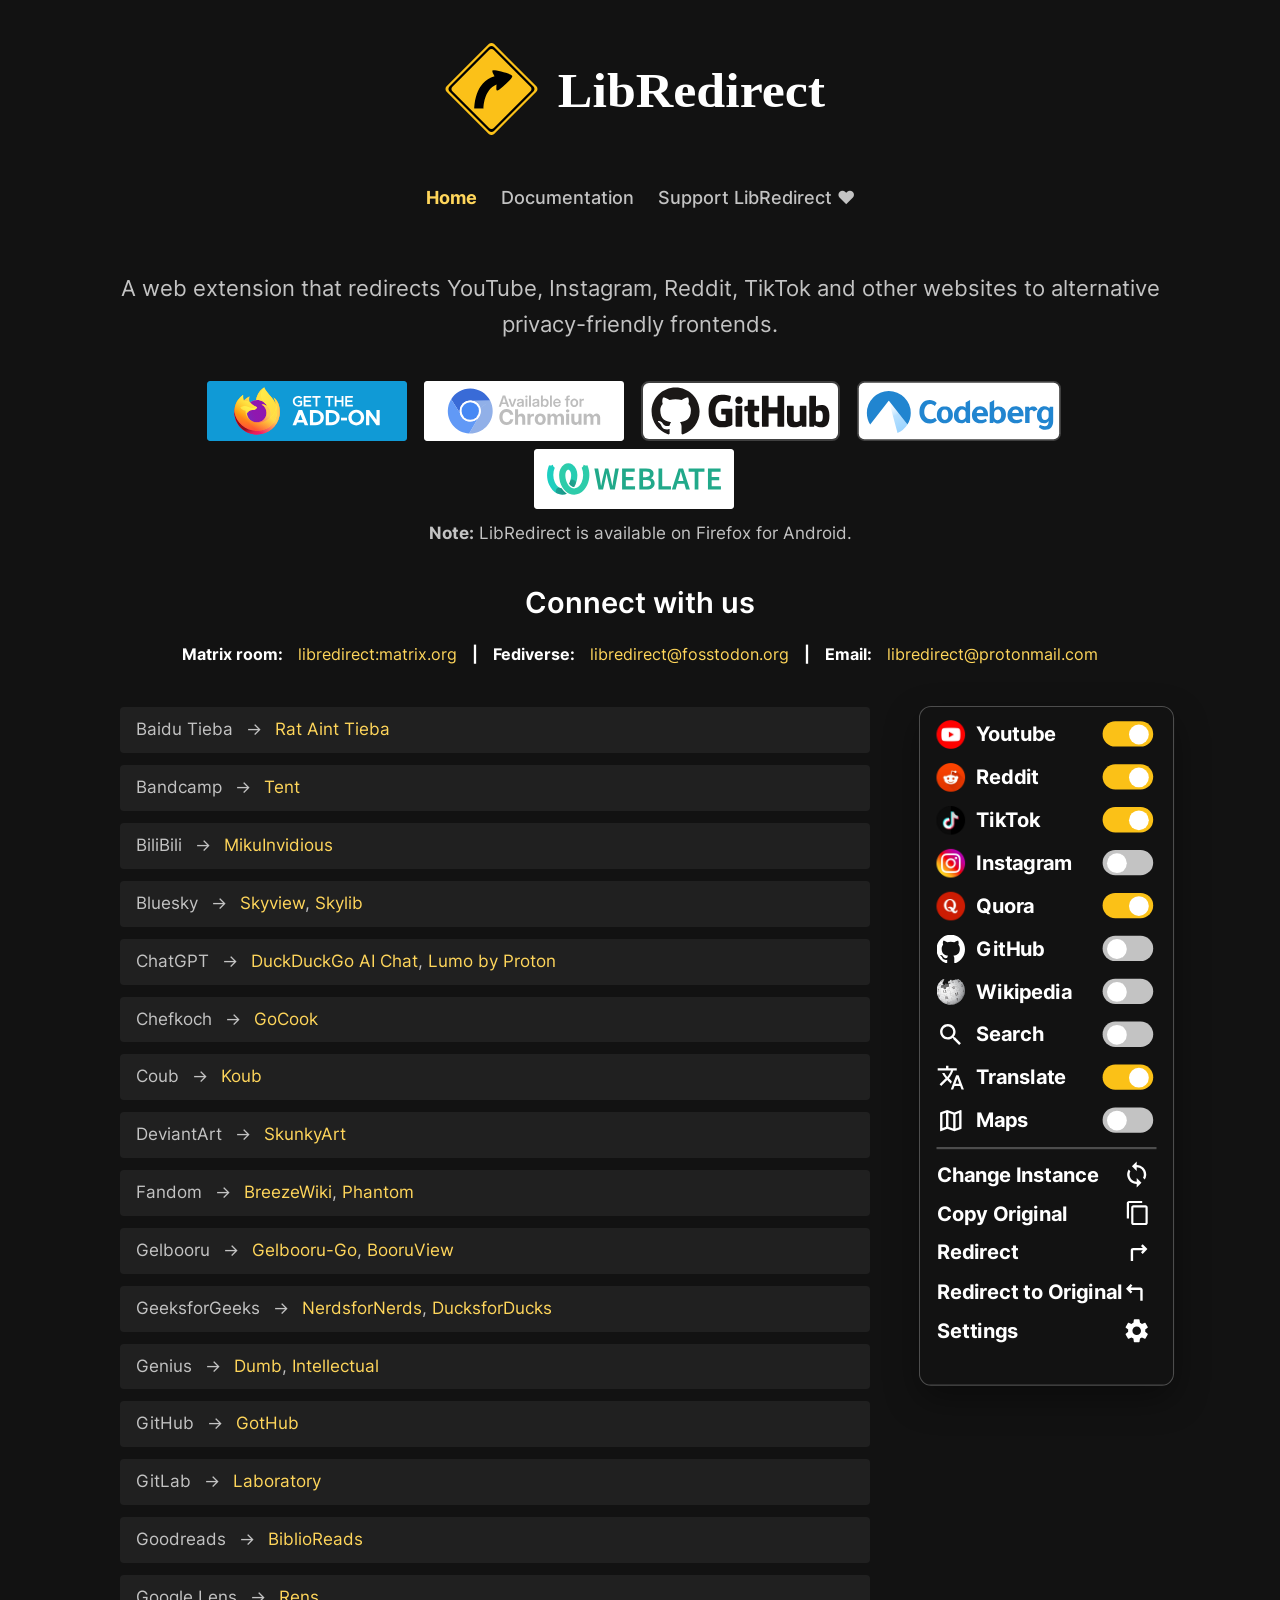
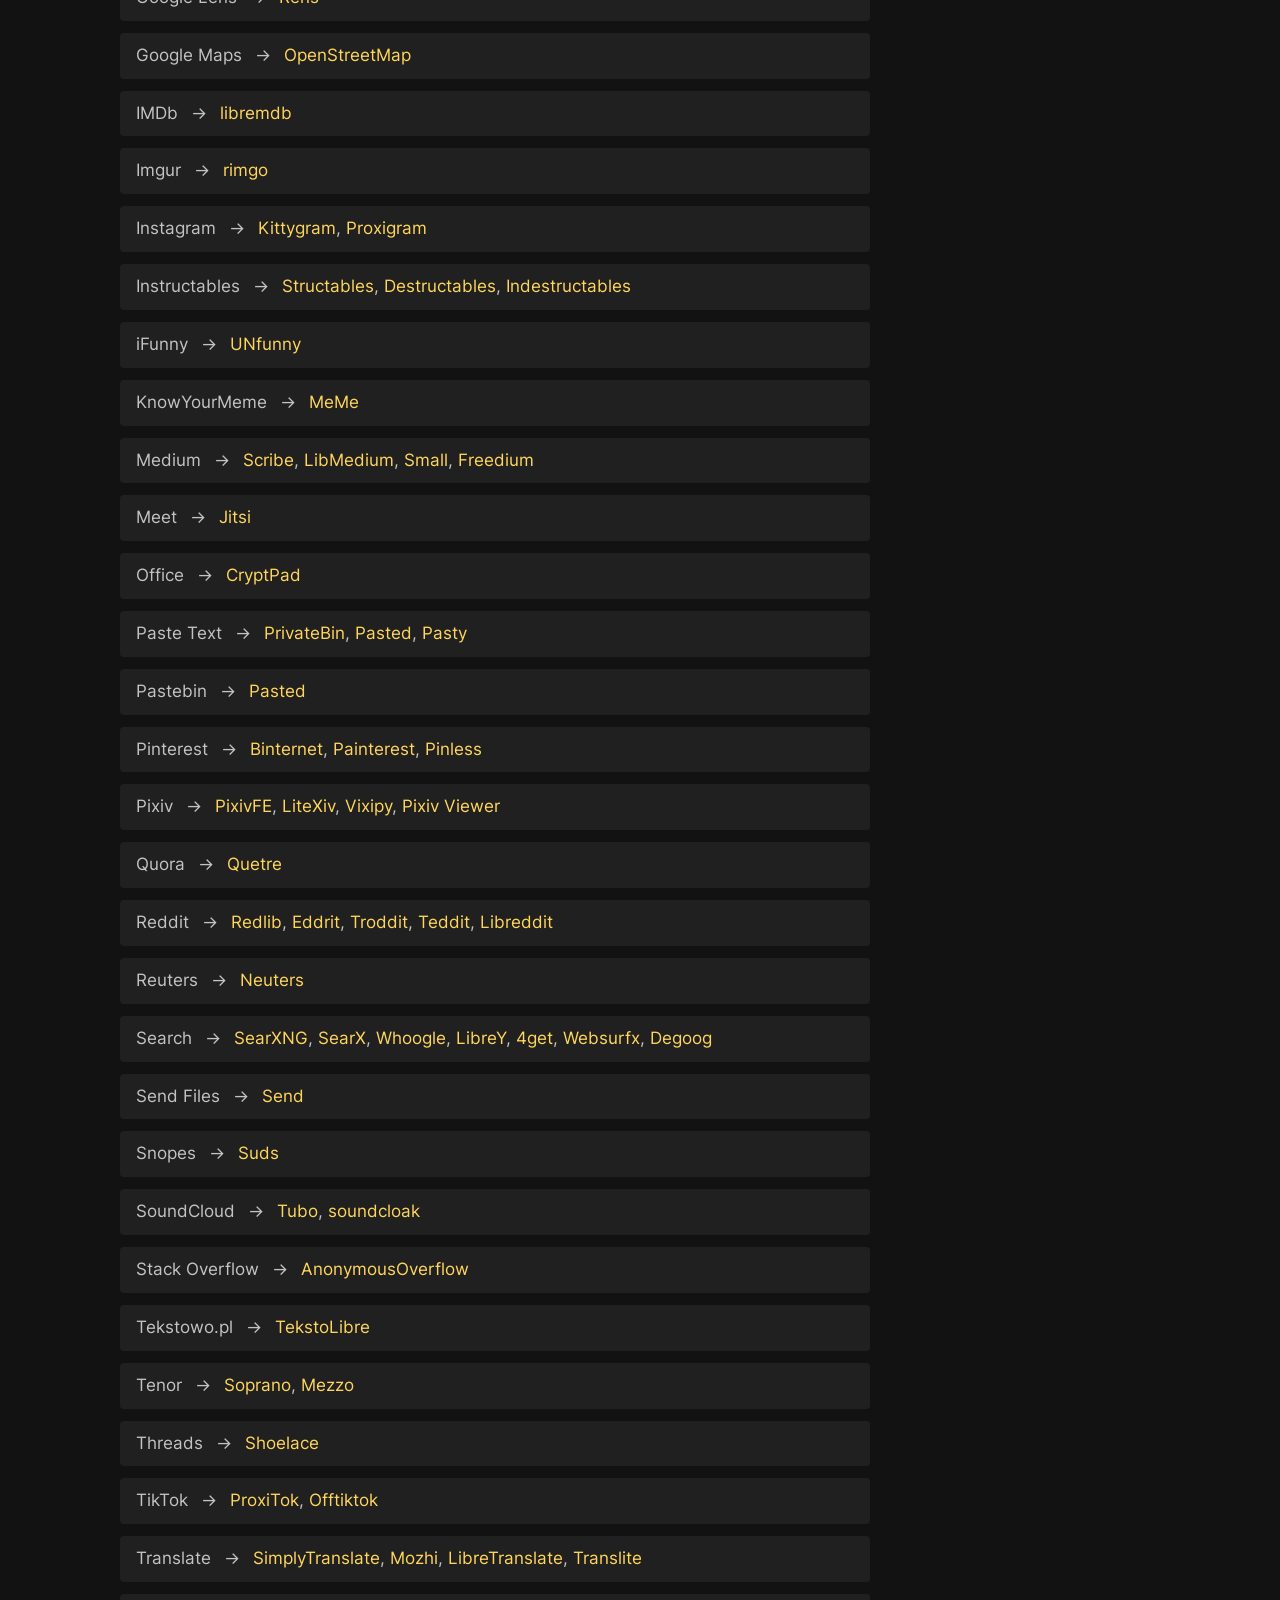
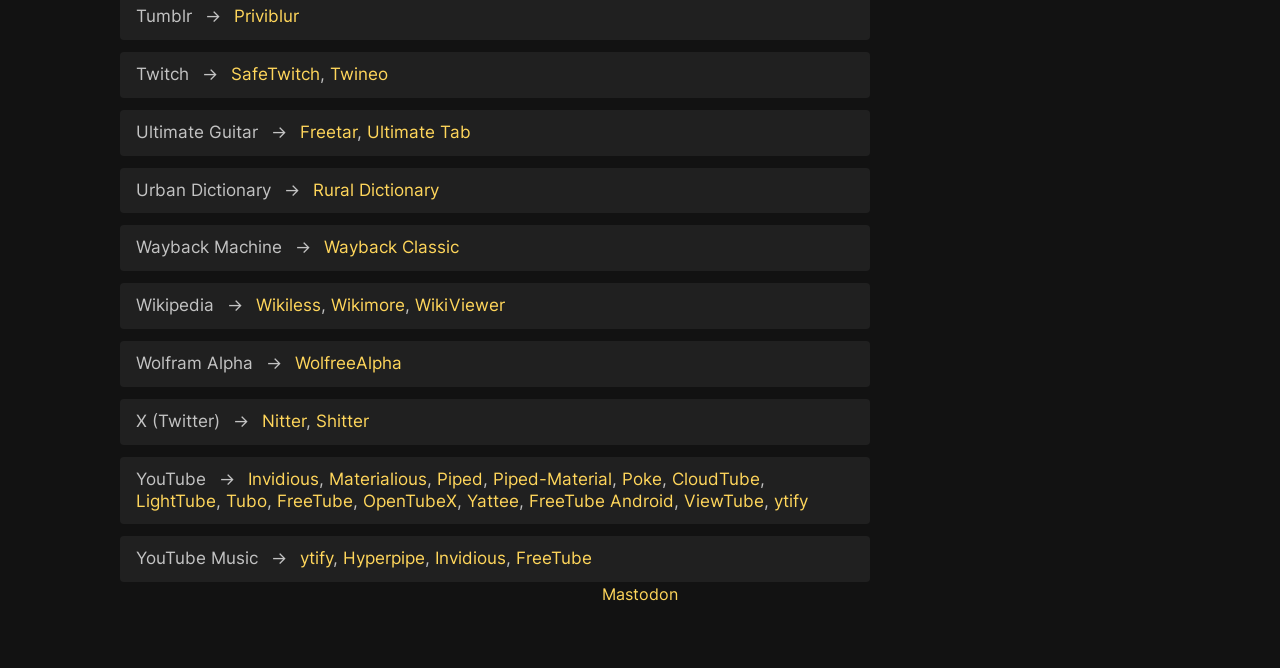
==== commit 653365f7: "Use re-created SVG files instead of images, center some buttons at `donate` page, remove inline styl" ====
--- a/index.html
+++ b/index.html
@@ -13,18 +13,17 @@
 		<meta property="og:description" content="A web extension that redirects YouTube, Twitter, Instagram, etc. requests to alternative privacy-friendly frontends">
 		<title>LibRedirect</title>
 		<meta name="referrer" content="same-origin">
-		<meta http-equiv="Content-Security-Policy" content="default-src 'none'; base-uri 'self'; form-action 'self'; script-src 'none'; style-src 'self' 'unsafe-inline'; img-src 'self'; font-src 'self'; frame-src 'self'; media-src 'self';">
+		<meta http-equiv="Content-Security-Policy" content="default-src 'none'; base-uri 'self'; form-action 'self'; script-src 'none'; style-src 'self'; img-src 'self'; font-src 'self'; frame-src 'self'; media-src 'self';">
 	</head>
 	<body>
 		<div id="body" class="center-content">
 			<div id="logo">
 				<a href="./index.html">
-					<img src="assets/images/libredirect.svg" width="160" height="160" alt="LibRedirect icon">
-					<h1>LibRedirect</h1>
+					<img src="assets/images/libredirect-logo.svg" alt="LibRedirect Logo">
 				</a>
 			</div>
 			<div class="nav_bar">
-				<a href="./index.html" style="font-weight: bold;">Home</a>
+				<a href="./index.html" class="active">Home</a>
 				<a href="./docs.html">Documentation</a>
 				<a href="./donate.html">Support LibRedirect ❤️</a>
 			</div>
@@ -33,8 +32,8 @@
 				<a class="badge" href="https://addons.mozilla.org/firefox/addon/libredirect">
 					<img src="./assets/images/badge-firefox.svg" alt="Firefox Add-Ons">
 				</a>
-				<a class="badge" href="#chromium-install">
-					<img src="./assets/images/badge-chromium.webp" alt="Chromium">
+				<a class="badge" href="./docs.html#chromium-install">
+					<img src="./assets/images/badge-chromium.svg" alt="Chromium">
 				</a>
 				<a class="badge" href="https://github.com/libredirect">
 					<img src="./assets/images/github.svg" alt="GitHub">
@@ -42,11 +41,14 @@
 				<a class="badge" href="https://codeberg.org/LibRedirect">
 					<img src="./assets/images/codeberg.svg" alt="Codeberg">
 				</a>
+				<a class="badge" href="https://hosted.weblate.org/projects/libredirect/extension">
+					<img src="./assets/images/badge-weblate.svg" alt="Weblate">
+				</a>
 				<p><strong>Note:</strong>
 				LibRedirect is available on Firefox for Android.</p>
 			</div>
 			<h2>Connect with us</h2>
-			<div style="display: flex; flex-wrap: wrap; justify-content: center; align-items: center; gap: 5px 15px;">
+			<div class="connect-links">
 				<strong>Matrix room:</strong>
 				<a href="https://matrix.to/#/#libredirect:matrix.org">libredirect:matrix.org</a>
 				<strong>|</strong>
--- a/style.css
+++ b/style.css
@@ -75,7 +75,7 @@
 }
 
 #logo img {
-  width: 75px;
+  width: 512px;
   height: auto;
 }
 
@@ -107,9 +107,10 @@
 }
 
 .nav_bar a:hover,
-.nav_bar a[style*="font-weight: bold"] {
+.nav_bar a.active {
   color: var(--active);
   text-decoration: none !important;
+  font-weight: bold;
 }
 
 h2 {
@@ -444,3 +445,15 @@
 body.popup input[type="checkbox"]:checked::before {
   left: 24px;
 }
+
+.connect-links {
+  display: flex;
+  flex-wrap: wrap;
+  justify-content: center;
+  align-items: center;
+  gap: 5px 15px;
+}
+
+.donate-spacing {
+  margin: 30px 0;
+}
